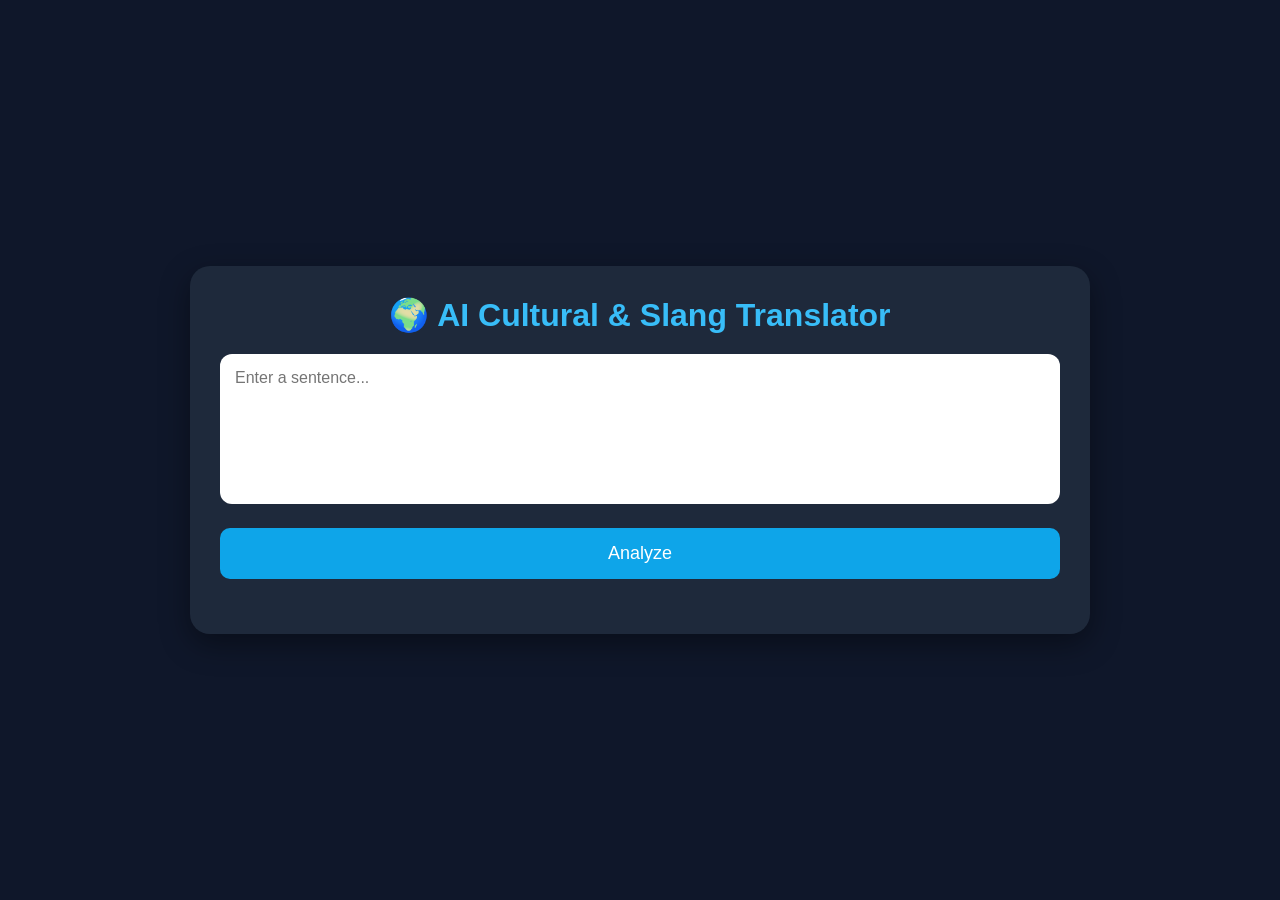
==== AI cultural translator_frontend.html @ 39acea42 "Add files via upload" ====
<!DOCTYPE html>
<html>
<head>
    <meta charset="UTF-8">
    <meta name="viewport" content="width=device-width, initial-scale=1.0">
    <title>AI Cultural & Slang Translator</title>

    <link rel="stylesheet" href="style.css">
</head>
<body>

<div class="container">

    <h1>🌍 AI Cultural & Slang Translator</h1>

    <textarea
        id="inputText"
        placeholder="Enter a sentence..."
    ></textarea>

    <button onclick="analyze()">
        Analyze
    </button>

    <div id="loader"></div>

    <div id="result"></div>

</div>

<script src="script.js"></script>

</body>
</html>
---- style.css ----
*{
    margin:0;
    padding:0;
    box-sizing:border-box;
    font-family:Arial,Helvetica,sans-serif;
}

body{
    background:#0f172a;
    color:white;
    min-height:100vh;
    display:flex;
    justify-content:center;
    align-items:center;
}

.container{
    width:90%;
    max-width:900px;
    background:#1e293b;
    padding:30px;
    border-radius:20px;
    box-shadow:0 10px 30px rgba(0,0,0,.4);
}

h1{
    text-align:center;
    margin-bottom:20px;
    color:#38bdf8;
}

textarea{
    width:100%;
    height:150px;
    border:none;
    border-radius:12px;
    padding:15px;
    resize:none;
    font-size:16px;
    margin-bottom:20px;
}

button{
    width:100%;
    padding:15px;
    border:none;
    border-radius:10px;
    background:#0ea5e9;
    color:white;
    font-size:18px;
    cursor:pointer;
    transition:.3s;
}

button:hover{
    background:#0284c7;
}

#loader{
    display:none;
    width:60px;
    height:60px;
    margin:25px auto;
    border:6px solid #444;
    border-top:6px solid cyan;
    border-radius:50%;
    animation:spin 1s linear infinite;
}

@keyframes spin{
    from{
        transform:rotate(0deg);
    }
    to{
        transform:rotate(360deg);
    }
}

#result{
    margin-top:25px;
}

.card{
    background:#334155;
    margin:15px 0;
    padding:18px;
    border-radius:12px;
}

.card h3{
    color:#38bdf8;
    margin-bottom:8px;
}

.card p{
    font-size:17px;
}
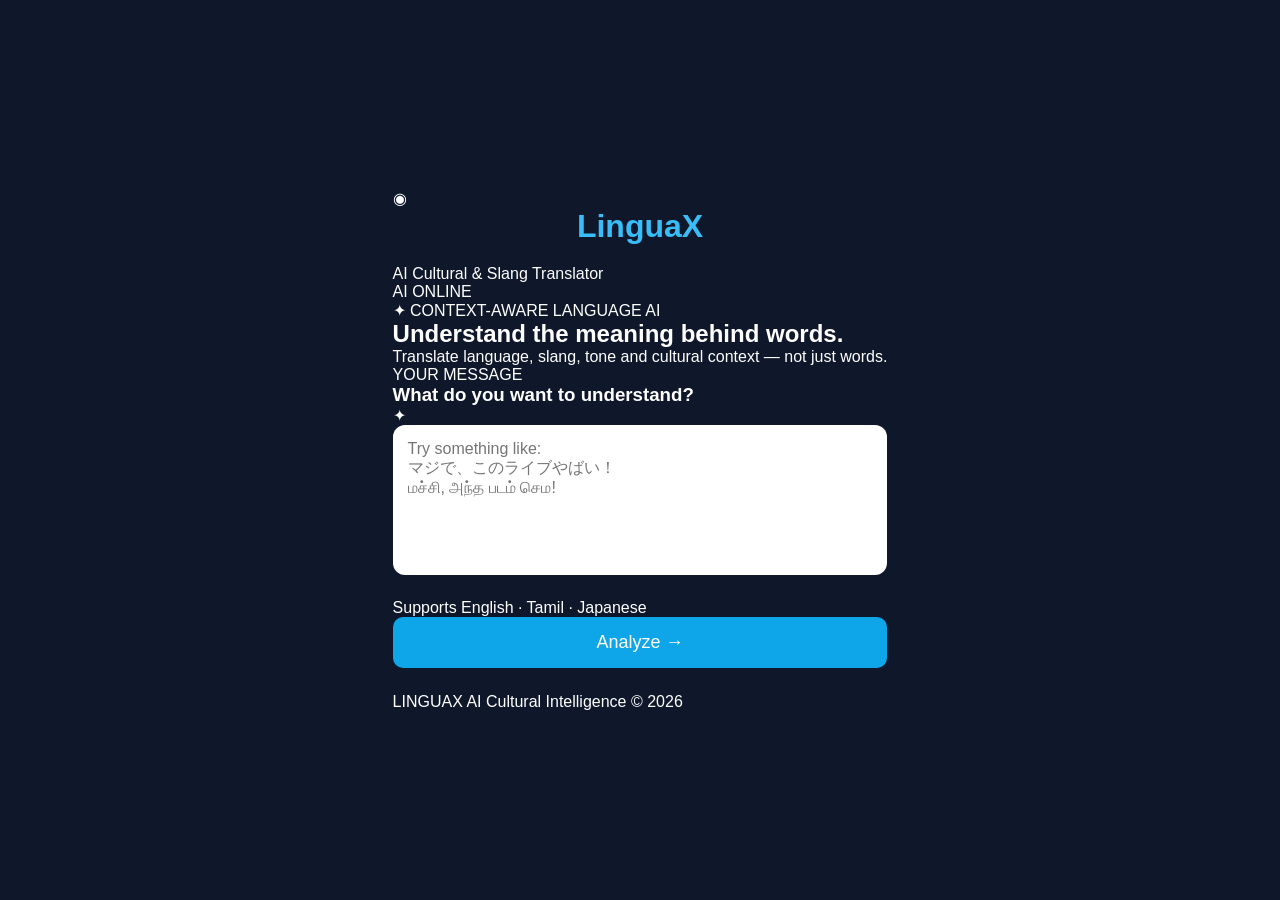
==== commit 219bf50d: "Update AI cultural translator_frontend.html" ====
--- a/AI cultural translator_frontend.html
+++ b/AI cultural translator_frontend.html
@@ -1,34 +1,132 @@
 <!DOCTYPE html>
-<html>
+<html lang="en">
+
 <head>
     <meta charset="UTF-8">
     <meta name="viewport" content="width=device-width, initial-scale=1.0">
-    <title>AI Cultural & Slang Translator</title>
+
+    <title>LinguaX — AI Cultural & Slang Translator</title>
 
     <link rel="stylesheet" href="style.css">
 </head>
+
 <body>
 
-<div class="container">
+    <div class="background-glow glow-one"></div>
+    <div class="background-glow glow-two"></div>
 
-    <h1>🌍 AI Cultural & Slang Translator</h1>
+    <main class="app">
 
-    <textarea
-        id="inputText"
-        placeholder="Enter a sentence..."
-    ></textarea>
+        <!-- HEADER -->
+        <header class="topbar">
 
-    <button onclick="analyze()">
-        Analyze
-    </button>
+            <div class="brand">
+                <div class="brand-icon">◉</div>
 
-    <div id="loader"></div>
+                <div>
+                    <h1>Lingua<span>X</span></h1>
+                    <p>AI Cultural & Slang Translator</p>
+                </div>
+            </div>
 
-    <div id="result"></div>
+            <div class="status">
+                <span class="status-dot"></span>
+                AI ONLINE
+            </div>
 
-</div>
+        </header>
 
-<script src="script.js"></script>
+
+        <!-- HERO -->
+        <section class="hero">
+
+            <div class="hero-badge">
+                ✦ CONTEXT-AWARE LANGUAGE AI
+            </div>
+
+            <h2>
+                Understand the
+                <span>meaning behind words.</span>
+            </h2>
+
+            <p>
+                Translate language, slang, tone and cultural context —
+                not just words.
+            </p>
+
+        </section>
+
+
+        <!-- CONVERSATIONAL INPUT -->
+        <section class="conversation-panel">
+
+            <div class="panel-header">
+
+                <div>
+                    <span class="eyebrow">YOUR MESSAGE</span>
+                    <h3>What do you want to understand?</h3>
+                </div>
+
+                <span class="ai-symbol">✦</span>
+
+            </div>
+
+            <textarea
+                id="inputText"
+                placeholder="Try something like:
+マジで、このライブやばい！
+மச்சி, அந்த படம் செம!"
+            ></textarea>
+
+            <div class="input-footer">
+
+                <span class="hint">
+                    Supports English · Tamil · Japanese
+                </span>
+
+                <button onclick="analyze()" id="analyzeButton">
+                    <span>Analyze</span>
+                    <span class="arrow">→</span>
+                </button>
+
+            </div>
+
+        </section>
+
+
+        <!-- LOADER -->
+        <div id="loader">
+
+            <div class="loader-ring"></div>
+
+            <div>
+                <strong>Understanding context...</strong>
+                <small>Analyzing language, slang & culture</small>
+            </div>
+
+        </div>
+
+
+        <!-- RESULTS -->
+        <section id="result" class="results"></section>
+
+
+        <!-- FOOTER -->
+        <footer>
+
+            <span>LINGUAX</span>
+
+            <span>AI Cultural Intelligence</span>
+
+            <span>© 2026</span>
+
+        </footer>
+
+    </main>
+
+
+    <script src="script.js"></script>
 
 </body>
-</html>+
+</html>
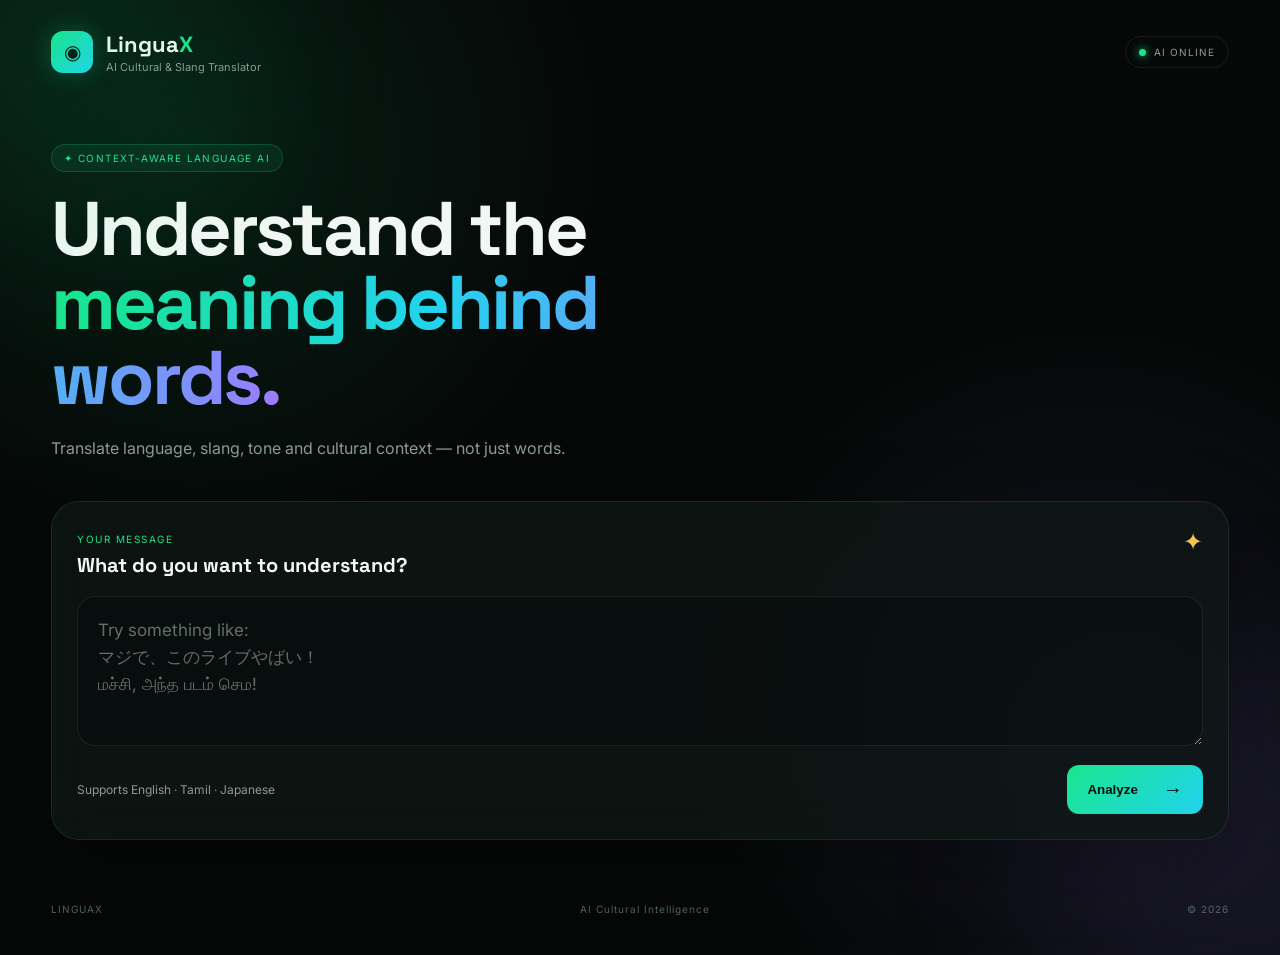
==== commit 1bbce847: "Add files via upload" ====
--- a/AI cultural translator_frontend.html
+++ b/AI cultural translator_frontend.html
@@ -129,4 +129,4 @@
 
 </body>
 
-</html>
+</html>
--- a/style.css
+++ b/style.css
@@ -1,97 +1,880 @@
-*{
-    margin:0;
-    padding:0;
-    box-sizing:border-box;
-    font-family:Arial,Helvetica,sans-serif;
-}
-
-body{
-    background:#0f172a;
-    color:white;
-    min-height:100vh;
-    display:flex;
-    justify-content:center;
-    align-items:center;
-}
-
-.container{
-    width:90%;
-    max-width:900px;
-    background:#1e293b;
-    padding:30px;
-    border-radius:20px;
-    box-shadow:0 10px 30px rgba(0,0,0,.4);
-}
-
-h1{
-    text-align:center;
-    margin-bottom:20px;
-    color:#38bdf8;
-}
-
-textarea{
-    width:100%;
-    height:150px;
-    border:none;
-    border-radius:12px;
-    padding:15px;
-    resize:none;
-    font-size:16px;
-    margin-bottom:20px;
-}
-
-button{
-    width:100%;
-    padding:15px;
-    border:none;
-    border-radius:10px;
-    background:#0ea5e9;
-    color:white;
-    font-size:18px;
-    cursor:pointer;
-    transition:.3s;
-}
-
-button:hover{
-    background:#0284c7;
-}
-
-#loader{
-    display:none;
-    width:60px;
-    height:60px;
-    margin:25px auto;
-    border:6px solid #444;
-    border-top:6px solid cyan;
-    border-radius:50%;
-    animation:spin 1s linear infinite;
-}
-
-@keyframes spin{
-    from{
-        transform:rotate(0deg);
-    }
-    to{
-        transform:rotate(360deg);
-    }
-}
-
-#result{
-    margin-top:25px;
-}
-
-.card{
-    background:#334155;
-    margin:15px 0;
-    padding:18px;
-    border-radius:12px;
-}
-
-.card h3{
-    color:#38bdf8;
-    margin-bottom:8px;
-}
-
-.card p{
-    font-size:17px;
+@import url('https://fonts.googleapis.com/css2?family=Inter:wght@400;500;600;700;800&family=Space+Grotesk:wght@500;600;700&display=swap');
+
+
+:root {
+
+    --bg: #050807;
+    --surface: rgba(15, 24, 21, 0.78);
+    --surface-light: rgba(25, 38, 33, 0.82);
+
+    --green: #19e68c;
+    --green-dark: #0c9f61;
+
+    --cyan: #22d3ee;
+    --violet: #9b7cff;
+    --gold: #f5c451;
+
+    --text: #f1f7f4;
+    --muted: #8b9b94;
+
+    --border: rgba(255,255,255,0.08);
+
+}
+
+
+* {
+    margin: 0;
+    padding: 0;
+    box-sizing: border-box;
+}
+
+
+body {
+
+    min-height: 100vh;
+
+    background:
+        radial-gradient(circle at 15% 15%, rgba(25,230,140,0.10), transparent 30%),
+        radial-gradient(circle at 85% 75%, rgba(155,124,255,0.10), transparent 30%),
+        var(--bg);
+
+    color: var(--text);
+
+    font-family: "Inter", sans-serif;
+
+    overflow-x: hidden;
+
+}
+
+
+/* --------------------------------
+   BACKGROUND
+-------------------------------- */
+
+.background-glow {
+
+    position: fixed;
+
+    width: 350px;
+    height: 350px;
+
+    border-radius: 50%;
+
+    filter: blur(120px);
+
+    opacity: 0.12;
+
+    pointer-events: none;
+
+}
+
+
+.glow-one {
+
+    background: var(--green);
+
+    top: -150px;
+    left: -150px;
+
+}
+
+
+.glow-two {
+
+    background: var(--violet);
+
+    right: -150px;
+    bottom: -150px;
+
+}
+
+
+/* --------------------------------
+   APP
+-------------------------------- */
+
+.app {
+
+    width: min(1180px, 92%);
+
+    margin: auto;
+
+    padding: 30px 0 40px;
+
+}
+
+
+/* --------------------------------
+   TOPBAR
+-------------------------------- */
+
+.topbar {
+
+    display: flex;
+
+    justify-content: space-between;
+
+    align-items: center;
+
+    margin-bottom: 70px;
+
+}
+
+
+.brand {
+
+    display: flex;
+
+    align-items: center;
+
+    gap: 13px;
+
+}
+
+
+.brand-icon {
+
+    width: 42px;
+    height: 42px;
+
+    display: grid;
+    place-items: center;
+
+    border-radius: 12px;
+
+    background:
+        linear-gradient(135deg,
+        var(--green),
+        var(--cyan));
+
+    color: #04120c;
+
+    font-size: 20px;
+
+    box-shadow:
+        0 0 25px rgba(25,230,140,.25);
+
+}
+
+
+.brand h1 {
+
+    font-family: "Space Grotesk";
+
+    font-size: 22px;
+
+}
+
+
+.brand h1 span {
+
+    color: var(--green);
+
+}
+
+
+.brand p {
+
+    color: var(--muted);
+
+    font-size: 11px;
+
+    margin-top: 2px;
+
+}
+
+
+.status {
+
+    display: flex;
+
+    align-items: center;
+
+    gap: 8px;
+
+    padding: 9px 13px;
+
+    border: 1px solid var(--border);
+
+    border-radius: 50px;
+
+    color: var(--muted);
+
+    font-size: 10px;
+
+    letter-spacing: 1px;
+
+}
+
+
+.status-dot {
+
+    width: 7px;
+    height: 7px;
+
+    border-radius: 50%;
+
+    background: var(--green);
+
+    box-shadow: 0 0 10px var(--green);
+
+}
+
+
+/* --------------------------------
+   HERO
+-------------------------------- */
+
+.hero {
+
+    max-width: 780px;
+
+    margin-bottom: 38px;
+
+}
+
+
+.hero-badge {
+
+    display: inline-block;
+
+    padding: 7px 12px;
+
+    border-radius: 50px;
+
+    background: rgba(25,230,140,.08);
+
+    border: 1px solid rgba(25,230,140,.18);
+
+    color: var(--green);
+
+    font-size: 10px;
+
+    letter-spacing: 1.4px;
+
+    margin-bottom: 20px;
+
+}
+
+
+.hero h2 {
+
+    font-family: "Space Grotesk";
+
+    font-size: clamp(42px, 6vw, 76px);
+
+    line-height: 0.98;
+
+    letter-spacing: -3px;
+
+}
+
+
+.hero h2 span {
+
+    background:
+        linear-gradient(
+            90deg,
+            var(--green),
+            var(--cyan),
+            var(--violet)
+        );
+
+    -webkit-background-clip: text;
+
+    color: transparent;
+
+}
+
+
+.hero p {
+
+    color: var(--muted);
+
+    font-size: 16px;
+
+    line-height: 1.7;
+
+    max-width: 600px;
+
+    margin-top: 20px;
+
+}
+
+
+/* --------------------------------
+   INPUT PANEL
+-------------------------------- */
+
+.conversation-panel {
+
+    background: var(--surface);
+
+    border: 1px solid var(--border);
+
+    border-radius: 28px;
+
+    padding: 25px;
+
+    backdrop-filter: blur(25px);
+
+    box-shadow:
+        0 25px 80px rgba(0,0,0,.25);
+
+}
+
+
+.panel-header {
+
+    display: flex;
+
+    justify-content: space-between;
+
+    align-items: flex-start;
+
+    margin-bottom: 18px;
+
+}
+
+
+.eyebrow {
+
+    color: var(--green);
+
+    font-size: 10px;
+
+    letter-spacing: 1.5px;
+
+}
+
+
+.panel-header h3 {
+
+    font-family: "Space Grotesk";
+
+    font-size: 20px;
+
+    margin-top: 5px;
+
+}
+
+
+.ai-symbol {
+
+    color: var(--gold);
+
+    font-size: 24px;
+
+}
+
+
+textarea {
+
+    width: 100%;
+
+    min-height: 150px;
+
+    resize: vertical;
+
+    border: 1px solid var(--border);
+
+    border-radius: 18px;
+
+    background: rgba(0,0,0,.25);
+
+    color: var(--text);
+
+    padding: 20px;
+
+    font-family: inherit;
+
+    font-size: 17px;
+
+    line-height: 1.6;
+
+    outline: none;
+
+    transition: .3s;
+
+}
+
+
+textarea:focus {
+
+    border-color: rgba(25,230,140,.45);
+
+    box-shadow:
+        0 0 0 4px rgba(25,230,140,.05);
+
+}
+
+
+textarea::placeholder {
+
+    color: #5f7169;
+
+}
+
+
+.input-footer {
+
+    display: flex;
+
+    align-items: center;
+
+    justify-content: space-between;
+
+    margin-top: 15px;
+
+}
+
+
+.hint {
+
+    color: var(--muted);
+
+    font-size: 12px;
+
+}
+
+
+button {
+
+    border: none;
+
+    cursor: pointer;
+
+    color: #03100a;
+
+    background:
+        linear-gradient(
+            135deg,
+            var(--green),
+            var(--cyan)
+        );
+
+    padding: 13px 20px;
+
+    border-radius: 12px;
+
+    font-weight: 700;
+
+    display: flex;
+
+    align-items: center;
+
+    gap: 25px;
+
+    transition: .3s;
+
+}
+
+
+button:hover {
+
+    transform: translateY(-2px);
+
+    box-shadow:
+        0 10px 30px rgba(25,230,140,.2);
+
+}
+
+
+.arrow {
+
+    font-size: 20px;
+
+}
+
+
+/* --------------------------------
+   LOADER
+-------------------------------- */
+
+#loader {
+
+    display: none;
+
+    align-items: center;
+
+    gap: 15px;
+
+    margin: 25px 0;
+
+    padding: 18px;
+
+    background: var(--surface);
+
+    border: 1px solid var(--border);
+
+    border-radius: 18px;
+
+}
+
+
+#loader small {
+
+    display: block;
+
+    color: var(--muted);
+
+    margin-top: 4px;
+
+}
+
+
+.loader-ring {
+
+    width: 32px;
+    height: 32px;
+
+    border: 3px solid rgba(255,255,255,.1);
+
+    border-top-color: var(--green);
+
+    border-right-color: var(--cyan);
+
+    border-radius: 50%;
+
+    animation: spin 1s linear infinite;
+
+}
+
+
+@keyframes spin {
+
+    to {
+        transform: rotate(360deg);
+    }
+
+}
+
+
+/* --------------------------------
+   BENTO RESULTS
+-------------------------------- */
+
+.results {
+
+    display: grid;
+
+    grid-template-columns: repeat(12, 1fr);
+
+    gap: 14px;
+
+    margin-top: 18px;
+
+}
+
+
+.result-card {
+
+    background: var(--surface-light);
+
+    border: 1px solid var(--border);
+
+    border-radius: 22px;
+
+    padding: 22px;
+
+    backdrop-filter: blur(20px);
+
+    animation: appear .45s ease both;
+
+}
+
+
+@keyframes appear {
+
+    from {
+        opacity: 0;
+        transform: translateY(12px);
+    }
+
+    to {
+        opacity: 1;
+        transform: translateY(0);
+    }
+
+}
+
+
+/* language */
+
+.language-card {
+
+    grid-column: span 4;
+
+}
+
+
+/* tone */
+
+.tone-card {
+
+    grid-column: span 4;
+
+}
+
+
+/* cultural */
+
+.culture-card {
+
+    grid-column: span 4;
+
+    border-color: rgba(245,196,81,.18);
+
+}
+
+
+/* slang */
+
+.slang-card {
+
+    grid-column: span 6;
+
+}
+
+
+/* translation */
+
+.translation-card {
+
+    grid-column: span 6;
+
+}
+
+
+.card-label {
+
+    display: flex;
+
+    align-items: center;
+
+    gap: 9px;
+
+    color: var(--muted);
+
+    font-size: 11px;
+
+    letter-spacing: 1px;
+
+    text-transform: uppercase;
+
+    margin-bottom: 15px;
+
+}
+
+
+.card-value {
+
+    font-family: "Space Grotesk";
+
+    font-size: 25px;
+
+}
+
+
+.card-icon {
+
+    color: var(--green);
+
+}
+
+
+/* --------------------------------
+   SLANG ITEMS
+-------------------------------- */
+
+.slang-item {
+
+    padding: 15px 0;
+
+    border-top: 1px solid var(--border);
+
+}
+
+
+.slang-word {
+
+    color: var(--cyan);
+
+    font-weight: 700;
+
+    font-size: 17px;
+
+}
+
+
+.slang-meaning {
+
+    color: var(--text);
+
+    font-size: 14px;
+
+    line-height: 1.6;
+
+    margin-top: 5px;
+
+}
+
+
+.meta {
+
+    color: var(--muted);
+
+    font-size: 11px;
+
+    margin-top: 8px;
+
+}
+
+
+/* --------------------------------
+   CULTURAL CONTEXT
+-------------------------------- */
+
+.culture-card {
+
+    background:
+        linear-gradient(
+            145deg,
+            rgba(245,196,81,.08),
+            rgba(25,230,140,.04)
+        );
+
+}
+
+
+.culture-title {
+
+    color: var(--gold);
+
+    font-family: "Space Grotesk";
+
+    font-size: 22px;
+
+    margin-bottom: 10px;
+
+}
+
+
+.culture-meaning {
+
+    color: #d4ded9;
+
+    line-height: 1.7;
+
+    font-size: 14px;
+
+}
+
+
+/* --------------------------------
+   FOOTER
+-------------------------------- */
+
+footer {
+
+    display: flex;
+
+    justify-content: space-between;
+
+    color: #53635c;
+
+    font-size: 10px;
+
+    letter-spacing: 1px;
+
+    margin-top: 45px;
+
+}
+
+
+/* --------------------------------
+   MOBILE
+-------------------------------- */
+
+@media(max-width:750px) {
+
+    .app {
+
+        width: 94%;
+
+    }
+
+
+    .topbar {
+
+        margin-bottom: 45px;
+
+    }
+
+
+    .status {
+
+        display: none;
+
+    }
+
+
+    .hero h2 {
+
+        font-size: 43px;
+
+        letter-spacing: -2px;
+
+    }
+
+
+    .conversation-panel {
+
+        padding: 18px;
+
+        border-radius: 20px;
+
+    }
+
+
+    .input-footer {
+
+        align-items: flex-end;
+
+        gap: 15px;
+
+    }
+
+
+    .hint {
+
+        max-width: 180px;
+
+    }
+
+
+    .results {
+
+        display: flex;
+
+        flex-direction: column;
+
+    }
+
+
+    .result-card {
+
+        width: 100%;
+
+    }
+
+
+    footer {
+
+        gap: 10px;
+
+        flex-wrap: wrap;
+
+    }
+
 }
